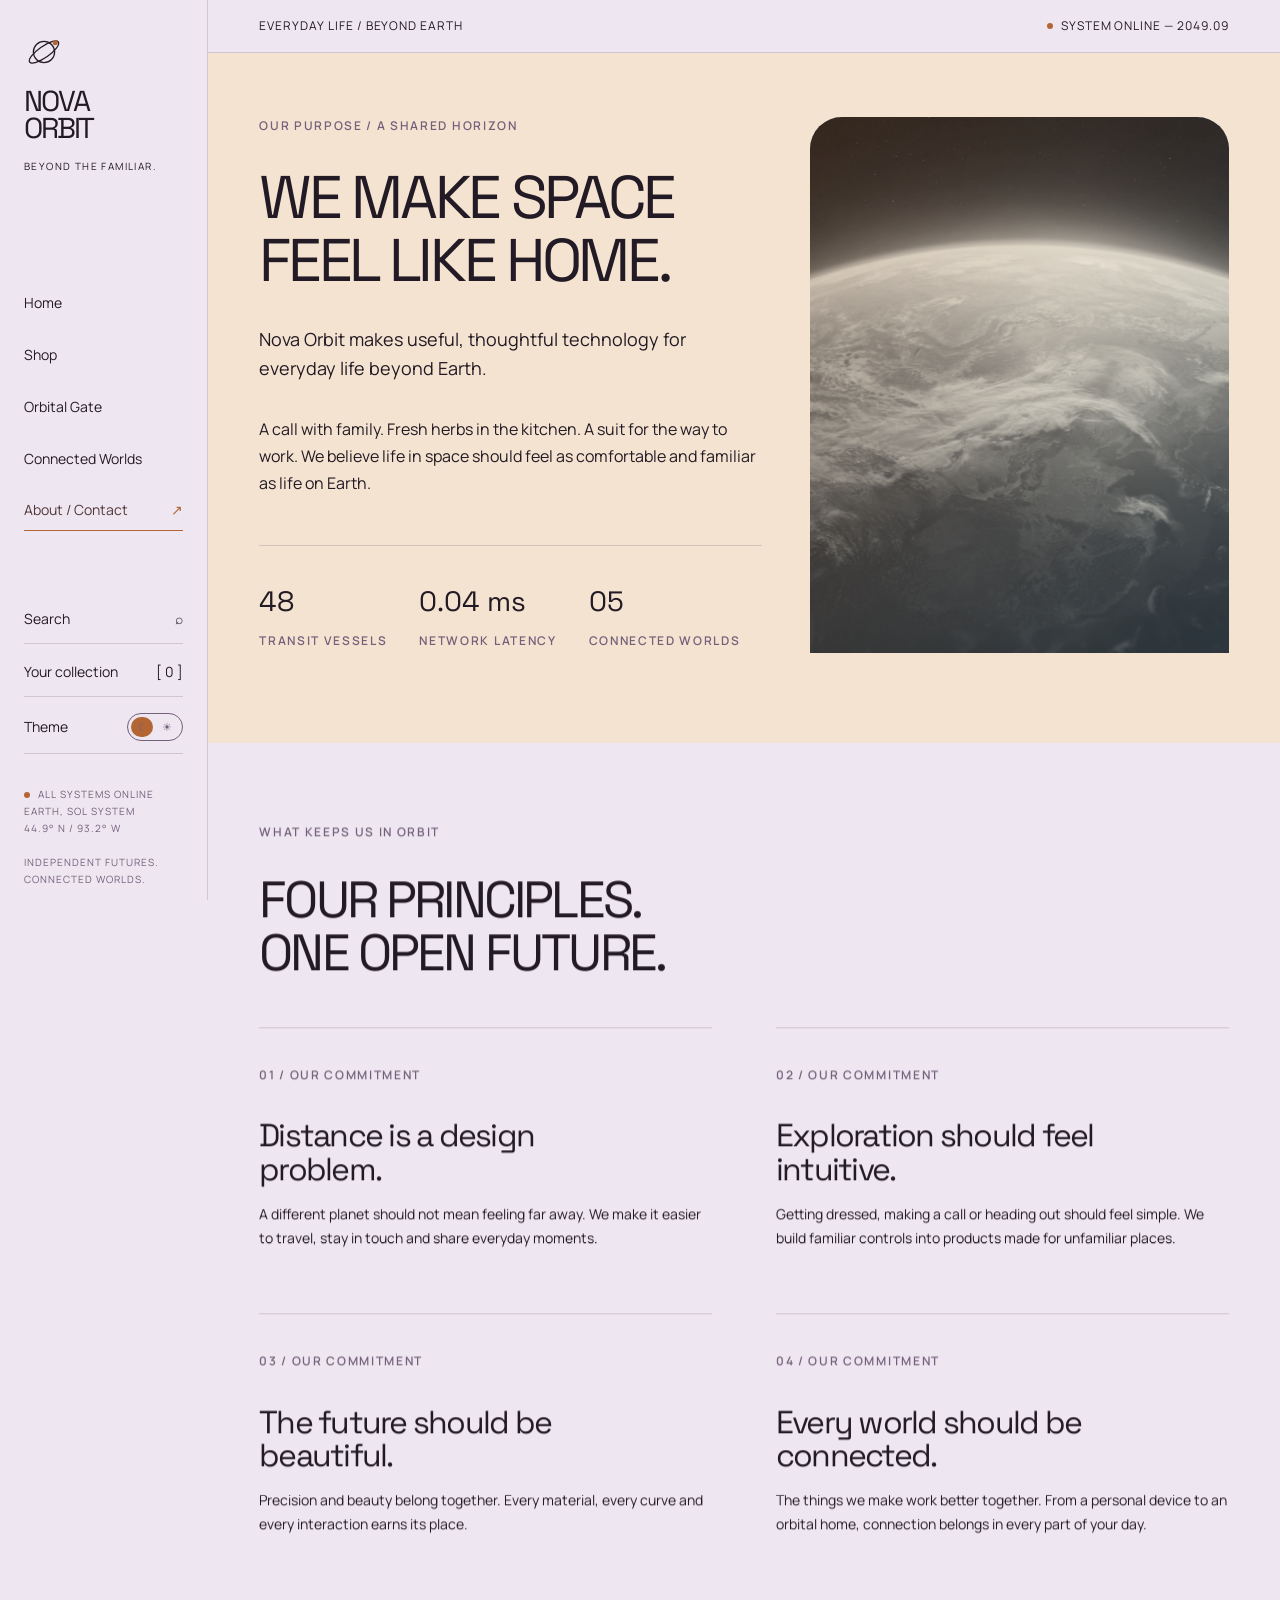
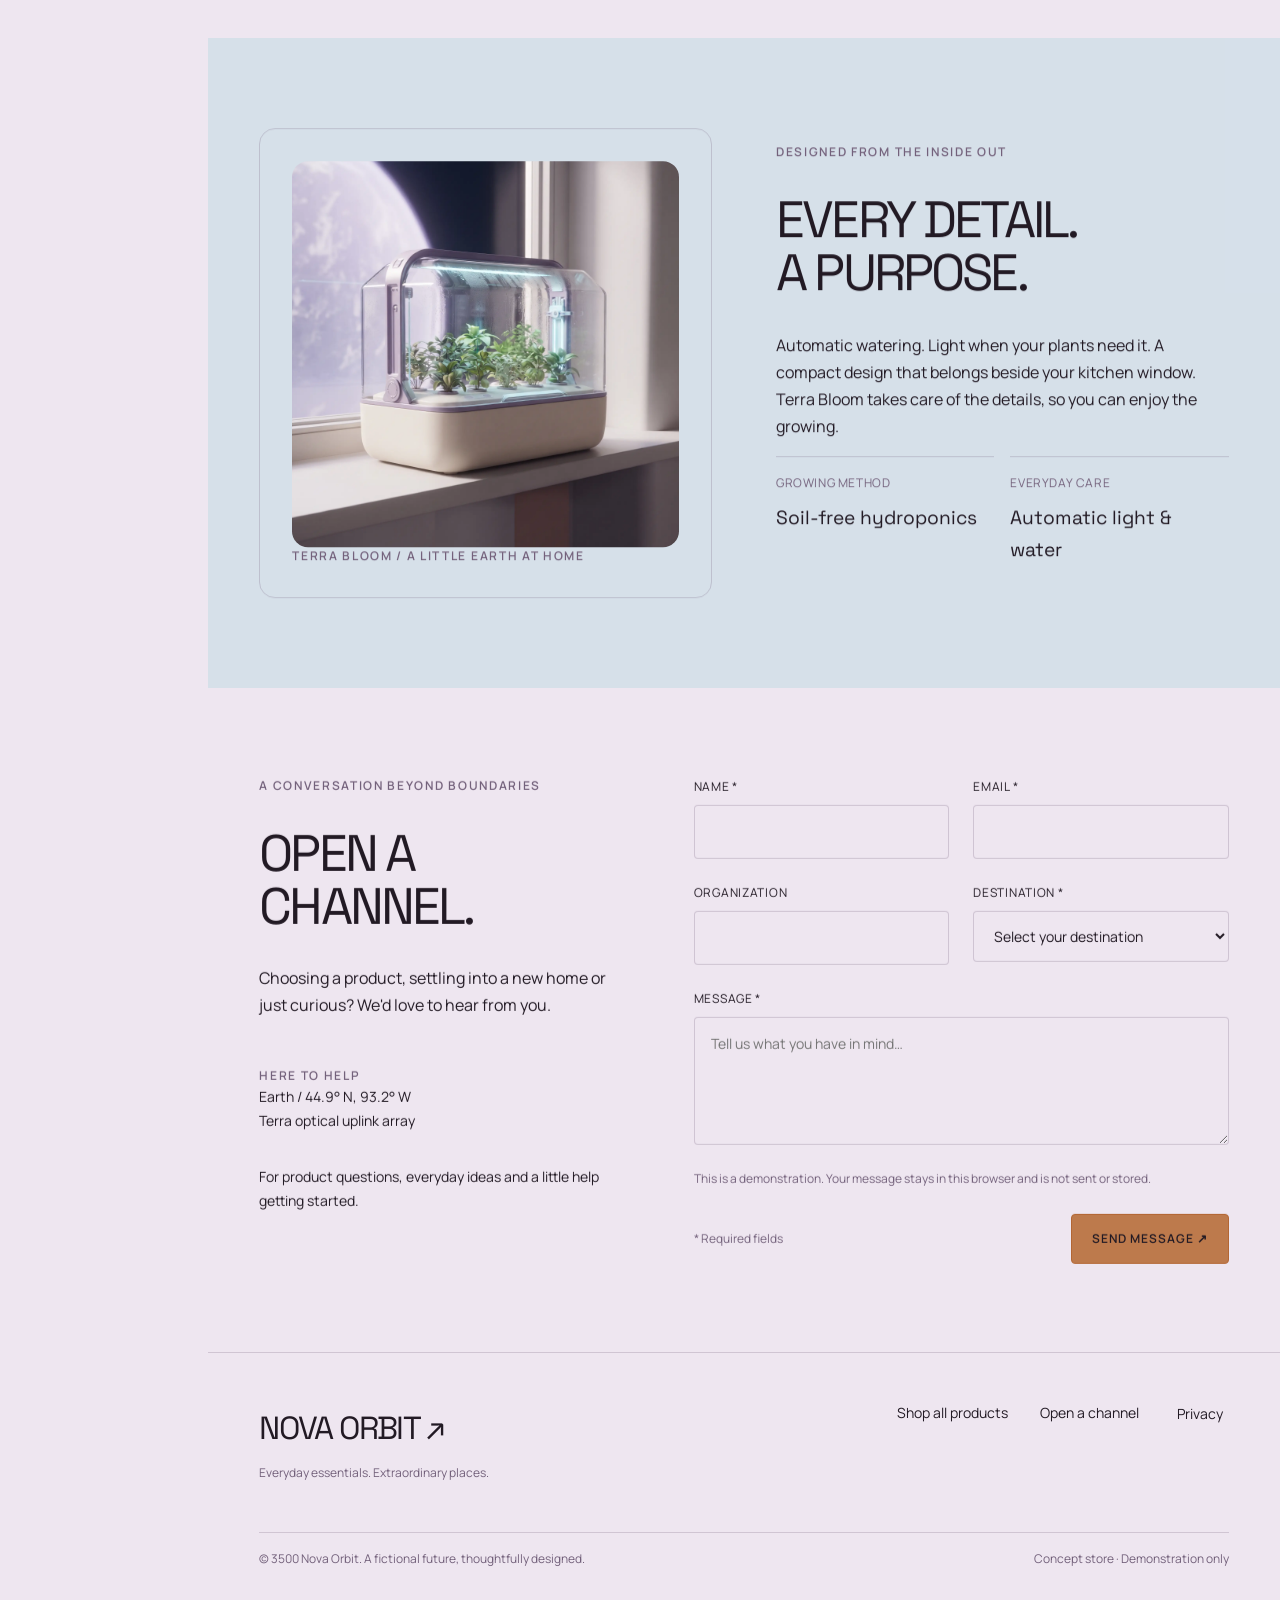
==== pages/about.html @ aa0a02a2 "first commit" ====
<!doctype html>
<html lang="en"><head><meta charset="utf-8"><meta name="viewport" content="width=device-width, initial-scale=1"><title>Our purpose & contact — Nova Orbit</title><meta name="description" content="We make everyday technology for life beyond Earth. Meet Nova Orbit and get in touch with a product question or an idea."><meta property="og:type" content="website"><meta property="og:title" content="Our purpose & contact — Nova Orbit"><meta property="og:description" content="We make everyday technology for life beyond Earth. Meet Nova Orbit and get in touch with a product question or an idea."><meta name="theme-color" content="#eee6f0"><link rel="icon" href="../assets/icons/orbit.svg" type="image/svg+xml"><link rel="preload" href="../assets/fonts/space-regular.ttf" as="font" type="font/ttf" crossorigin><link rel="stylesheet" href="../css/style.css"><script src="../js/script.js" defer></script></head><body data-page="about"><a class="skip-link" href="#main">Skip to content</a><header class="site-nav"><a class="site-nav__brand" href="../index.html" aria-label="Nova Orbit home"><img class="site-nav__mark" src="../assets/icons/orbit.svg" width="40" height="40" alt=""><span>NOVA<br>ORBIT</span></a><p class="site-nav__subtitle">Beyond the familiar.</p><button class="site-nav__toggle" aria-expanded="false" aria-controls="navigation">Menu <span aria-hidden="true">☰</span></button><div class="site-nav__content" id="navigation"><nav class="site-nav__links" aria-label="Main navigation"><a class="site-nav__link" href="../index.html">Home</a><a class="site-nav__link" href="../pages/shop.html">Shop</a><a class="site-nav__link" href="../pages/orbital-gate.html">Orbital Gate</a><a class="site-nav__link" href="../pages/connected-worlds.html">Connected Worlds</a><a class="site-nav__link" href="../pages/about.html" aria-current="page">About / Contact</a></nav><div class="site-nav__tools"><button class="site-nav__tool" data-action="search">Search <span aria-hidden="true">⌕</span></button><button class="site-nav__tool" data-action="cart">Your collection <span>[ <span data-cart-count>0</span> ]</span></button><button class="site-nav__tool theme-toggle" data-action="theme-toggle" aria-pressed="false" aria-label="Switch to dark mode">Theme <span class="theme-toggle__track" aria-hidden="true"><span>☾</span><span>☀</span></span></button></div><div class="site-nav__foot"><p class="status">All systems online</p><p>Earth, Sol system<br>44.9° N / 93.2° W<br><br>Independent futures.<br>Connected worlds.</p></div></div></header><main class="site-main" id="main"><noscript><p class="section">Enable JavaScript to explore the catalogue, collection and interactive network.</p></noscript><div class="utility-bar"><span>Everyday life / Beyond Earth</span><span class="status">System online — 2049.09</span></div><section class="about-hero"><div><p class="eyebrow muted">Our purpose / A shared horizon</p><h1>WE MAKE SPACE<br>FEEL LIKE HOME.</h1><p class="lead">Nova Orbit makes useful, thoughtful technology for everyday life beyond Earth.</p><p class="section__intro">A call with family. Fresh herbs in the kitchen. A suit for the way to work. We believe life in space should feel as comfortable and familiar as life on Earth.</p><div class="about-hero__stats"><div><strong>48</strong><span class="eyebrow muted">Transit vessels</span></div><div><strong>0.04 ms</strong><span class="eyebrow muted">Network latency</span></div><div><strong>05</strong><span class="eyebrow muted">Connected worlds</span></div></div></div><figure class="media about-hero__media"><img src="../assets/images/orbit.jpg" width="1800" height="1198" fetchpriority="high" alt="Spacecraft above Earth’s curved blue horizon"></figure></section><section class="section"><p class="eyebrow muted">What keeps us in orbit</p><h2 class="section__intro">FOUR PRINCIPLES.<br>ONE OPEN FUTURE.</h2><div class="principles"><article class="principle"><span class="eyebrow muted">01 / Our commitment</span><h3>Distance is a design problem.</h3><p>A different planet should not mean feeling far away. We make it easier to travel, stay in touch and share everyday moments.</p></article><article class="principle"><span class="eyebrow muted">02 / Our commitment</span><h3>Exploration should feel intuitive.</h3><p>Getting dressed, making a call or heading out should feel simple. We build familiar controls into products made for unfamiliar places.</p></article><article class="principle"><span class="eyebrow muted">03 / Our commitment</span><h3>The future should be beautiful.</h3><p>Precision and beauty belong together. Every material, every curve and every interaction earns its place.</p></article><article class="principle"><span class="eyebrow muted">04 / Our commitment</span><h3>Every world should be connected.</h3><p>The things we make work better together. From a personal device to an orbital home, connection belongs in every part of your day.</p></article></div></section><section class="section blueprint"><div class="blueprint__visual"><picture class="product-image"><source srcset="../assets/images/terra-bloom.webp" type="image/webp"><img src="../assets/images/terra-bloom.jpg" width="2048" height="2048" alt="Terra Bloom indoor garden keeping fresh herbs close to hand in an orbital home" loading="lazy"></picture><p class="eyebrow muted">TERRA BLOOM / A little Earth at home</p></div><div><p class="eyebrow muted">Designed from the inside out</p><h2 class="section__intro">EVERY DETAIL.<br>A PURPOSE.</h2><p class="section__intro">Automatic watering. Light when your plants need it. A compact design that belongs beside your kitchen window. Terra Bloom takes care of the details, so you can enjoy the growing.</p><dl class="spec-list"><div class="spec-list__item"><dt>Growing method</dt><dd>Soil-free hydroponics</dd></div><div class="spec-list__item"><dt>Everyday care</dt><dd>Automatic light & water</dd></div></dl></div></section><section class="section contact" id="contact"><div class="contact__copy"><p class="eyebrow muted">A conversation beyond boundaries</p><h2>OPEN A<br>CHANNEL.</h2><p>Choosing a product, settling into a new home or just curious? We'd love to hear from you.</p><div class="contact__details"><p class="eyebrow muted">Here to help</p><p>Earth / 44.9° N, 93.2° W<br>Terra optical uplink array</p><p class="section__intro">For product questions, everyday ideas and a little help getting started.</p></div></div><div data-contact-container><form class="form" data-contact-form><div class="form__field"><label for="contact-name">Name *</label><input id="contact-name" name="name" autocomplete="name" required maxlength="100"></div><div class="form__field"><label for="contact-email">Email *</label><input id="contact-email" type="email" name="email" autocomplete="email" required maxlength="160"></div><div class="form__field"><label for="contact-organization">Organization</label><input id="contact-organization" name="organization" autocomplete="organization" maxlength="120"></div><div class="form__field"><label for="contact-destination">Destination *</label><select id="contact-destination" name="destination" required><option value="">Select your destination</option><option>Terra</option><option>Ares</option><option>Vela</option><option>Noctis</option><option>Luma</option></select></div><div class="form__field form__field--full"><label for="contact-message">Message *</label><textarea id="contact-message" name="message" placeholder="Tell us what you have in mind…" required minlength="10" maxlength="3000"></textarea></div><p class="form__notice">This is a demonstration. Your message stays in this browser and is not sent or stored.</p><div class="form__submit"><span class="form__notice">* Required fields</span><button class="button" type="submit">Send message ↗</button></div></form></div></section><footer class="footer"><div class="footer__top"><div><a class="footer__wordmark" href="../index.html">NOVA ORBIT ↗</a><p class="footer__note">Everyday essentials. Extraordinary places.</p></div><div class="footer__links"><a href="../pages/shop.html">Shop all products</a><a href="../pages/about.html#contact">Open a channel</a><button data-action="privacy">Privacy</button></div></div><div class="footer__bottom"><span>© 3500 Nova Orbit. A fictional future, thoughtfully designed.</span><span>Concept store · Demonstration only</span></div></footer></main><dialog class="dialog cart" id="cart-dialog" aria-labelledby="cart-title" data-lenis-prevent><div class="dialog__header"><h2 id="cart-title">Your cart</h2><button class="icon-button" data-close aria-label="Close collection">×</button></div><div data-cart-body></div></dialog><dialog class="dialog" id="modal-dialog" aria-labelledby="modal-title" data-lenis-prevent><div class="dialog__header"><h2 id="modal-title"></h2><button class="icon-button" data-close aria-label="Close dialog">×</button></div><div class="dialog__body" data-modal-body></div></dialog><div class="sr-only" role="status" aria-live="polite" data-announcement></div></body></html>
---- css/style.css ----
/* 1. CSS custom properties */
:root {
  --cream: #f4e3d0; --lavender: #eee6f0; --purple: #73617b; --burgundy: #523739; --plum: #221a24; --ice: #a8d4dc; --orange: #b36633;
  --ink-soft: rgb(34 26 36 / .65); --line: rgb(115 97 123 / .25); --glass: rgb(238 230 240 / .5); --cream-glass: rgb(244 227 208 / .65); --ice-glass: rgb(168 212 220 / .35); --shade: rgb(34 26 36 / .12); --scrim: rgb(34 26 36 / .42); --clear: rgb(238 230 240 / 0); --cta-tint: rgb(244 227 208 / .16); --cta-surface: linear-gradient(var(--cta-tint), var(--cta-tint)), var(--orange);
  --font-heading: 'Space Grotesk', sans-serif; --font-body: 'Manrope', sans-serif; --weight-normal: 400; --weight-medium: 500; --weight-bold: 600;
  --text-xs: .75rem; --text-sm: .875rem; --text-body: 1rem; --text-lead: clamp(1.125rem, 1.4vw, 1.375rem); --text-title: clamp(2.25rem, 4vw, 4.5rem); --text-hero: clamp(3rem, 5.5vw, 6.5rem); --text-display: clamp(3rem, 6.8vw, 8rem); --leading-body: 1.7; --leading-heading: 1.04;
  --space-xs: .5rem; --space-sm: 1rem; --space-md: 2rem; --space-lg: 3rem; --space-xl: 4rem; --space-xxl: 6rem; --space-huge: 8rem; --section: clamp(4rem, 7vw, 8rem); --gutter: clamp(1.25rem, 4vw, 4rem); --sidebar: 13rem; --container: 100rem;
  --radius-sm: .25rem; --radius: 1rem; --radius-lg: 2rem; --radius-pill: 100rem; --border: 1px solid var(--line); --shadow: 0 1rem 3rem var(--shade); --glass-blur: blur(1.25rem); --ease: cubic-bezier(.2,.7,.2,1); --transition: .3s var(--ease); --duration-reveal: .7s; --duration-float: 12s; --duration-loader-exit: .3s; --z-nav: 20; --z-overlay: 50; --z-loader: 60;
  --product-media-max: 36rem; --product-detail-size: 24rem; --product-thumbnail: 5rem;
}
[data-theme='dark'] {
  --cream: #221a24; --lavender: #523739; --purple: #a8d4dc; --burgundy: #f4e3d0; --plum: #f4e3d0; --ice: #a8d4dc;
  --ink-soft: rgb(244 227 208 / .68); --line: rgb(168 212 220 / .3); --glass: rgb(82 55 57 / .72); --cream-glass: rgb(34 26 36 / .72); --ice-glass: rgb(168 212 220 / .18); --shade: rgb(34 26 36 / .5); --scrim: rgb(34 26 36 / .68); --cta-tint: rgb(244 227 208 / .18);
}
/* 2. Reset and global styles */
@font-face { font-family: 'Manrope'; src: url('../assets/fonts/manrope-regular.ttf') format('truetype'); font-weight: 400; font-display: swap; }
@font-face { font-family: 'Manrope'; src: url('../assets/fonts/manrope-semibold.ttf') format('truetype'); font-weight: 600; font-display: swap; }
@font-face { font-family: 'Space Grotesk'; src: url('../assets/fonts/space-regular.ttf') format('truetype'); font-weight: 400; font-display: swap; }
@font-face { font-family: 'Space Grotesk'; src: url('../assets/fonts/space-medium.ttf') format('truetype'); font-weight: 500; font-display: swap; }
* { box-sizing: border-box; }
html { scroll-behavior: smooth; scrollbar-color: var(--purple) var(--lavender); }
body { margin: 0; background: var(--lavender); color: var(--plum); font-family: var(--font-body); font-size: var(--text-body); line-height: var(--leading-body); }
body:has(dialog[open]) { overflow: hidden; }
::selection { background: var(--ice); color: var(--plum); }
a { color: inherit; text-decoration: none; }
button, input, select, textarea { font: inherit; color: inherit; }
button, a, input, select, textarea { -webkit-tap-highlight-color: var(--ice-glass); }
button { cursor: pointer; }
button { background: none; border: 0; }
button:disabled { opacity: .5; cursor: not-allowed; }
img, svg { display: block; max-width: 100%; }
img { height: auto; }
figure, blockquote, p, h1, h2, h3, h4 { margin: 0; }
ul { padding: 0; margin: 0; list-style: none; }
:focus-visible { outline: 2px solid var(--burgundy); outline-offset: .3rem; }
[hidden] { display: none !important; }
.skip-link { position: fixed; top: -5rem; left: var(--space-sm); z-index: 100; padding: var(--space-sm); background: var(--cream); }
.skip-link:focus { top: var(--space-sm); }
.sr-only { position: absolute; width: 1px; height: 1px; padding: 0; margin: -1px; overflow: hidden; clip-path: inset(50%); white-space: nowrap; border: 0; }
/* 3. Typography */
h1, h2, h3, h4 { font-family: var(--font-heading); font-weight: var(--weight-normal); line-height: var(--leading-heading); letter-spacing: -.055em; }
h1 { font-size: var(--text-hero); }
h2 { font-size: var(--text-title); }
h3 { font-size: clamp(1.5rem, 2.5vw, 2.75rem); }
p { max-width: 42rem; }
.eyebrow { font-size: var(--text-xs); text-transform: uppercase; letter-spacing: .14em; font-weight: var(--weight-bold); line-height: 1.5; }
.muted { color: var(--purple); }
.lead { font-size: var(--text-lead); line-height: 1.65; }
.text-link { display: inline-flex; gap: var(--space-sm); align-items: center; border-bottom: 1px solid currentColor; padding-block: var(--space-xs); font-size: var(--text-sm); }
.text-link:hover { color: var(--orange); }
/* 4. Shared layout and containers */
.site-main { margin-left: var(--sidebar); }
.section { padding: var(--section) var(--gutter); }
.section--cream { background: var(--cream); }
.section--dark { background: var(--plum); color: var(--cream); }
.section__heading { display: flex; align-items: end; justify-content: space-between; gap: var(--space-md); margin-bottom: var(--space-lg); }
.section__heading h2 { margin-top: var(--space-sm); }
.section__heading p { max-width: 24rem; }
.section__intro { margin-top: var(--space-md); }
.section__description { margin-bottom: var(--space-lg); max-width: 38rem; }
.page-intro { padding: var(--space-xl) var(--gutter) var(--space-lg); }
.page-intro h1 { max-width: 60rem; margin-top: var(--space-md); }
.page-intro__bottom { display: flex; align-items: end; justify-content: space-between; gap: var(--space-md); margin-top: var(--space-md); }
.page-intro__bottom p { max-width: 32rem; }
.utility-bar { padding: var(--space-sm) var(--gutter); display: flex; justify-content: space-between; gap: var(--space-sm); border-bottom: var(--border); font-size: var(--text-xs); text-transform: uppercase; letter-spacing: .08em; }
.status { display: inline-flex; align-items: center; gap: var(--space-xs); }
.status::before { content: ''; height: .375rem; width: .375rem; border-radius: var(--radius-pill); background: var(--orange); flex: none; }
.footer { padding: var(--space-lg) var(--gutter) var(--space-md); border-top: var(--border); }
.footer__top, .footer__bottom { display: flex; justify-content: space-between; gap: var(--space-md); }
.footer__top { align-items: start; padding-bottom: var(--space-lg); }
.footer__wordmark { font-family: var(--font-heading); font-size: 2rem; letter-spacing: -.05em; }
.footer__links { display: flex; flex-wrap: wrap; gap: var(--space-md); font-size: var(--text-sm); }
.footer__bottom { border-top: var(--border); padding-top: var(--space-sm); font-size: var(--text-xs); color: var(--purple); }
.footer__note { font-size: var(--text-xs); color: var(--purple); margin-top: var(--space-xs); }
/* 5. Header and navigation */
.site-nav { position: fixed; inset: 0 auto 0 0; width: var(--sidebar); z-index: var(--z-nav); padding: var(--space-md) 1.5rem; background: var(--lavender); border-right: var(--border); display: flex; flex-direction: column; }
.site-nav__brand { display: flex; flex-direction: column; align-items: start; font-family: var(--font-heading); font-size: 1.8rem; letter-spacing: -.075em; line-height: .94; }
.site-nav__mark { width: 2.5rem; height: 2.5rem; margin-bottom: var(--space-sm); }
.site-nav__subtitle { font-size: .625rem; letter-spacing: .14em; margin-top: var(--space-sm); text-transform: uppercase; }
.site-nav__content { display: flex; flex-direction: column; flex: 1; }
.site-nav__links { margin-top: clamp(4rem, 12vh, 9rem); display: flex; flex-direction: column; gap: .75rem; }
.site-nav__link { display: flex; justify-content: space-between; gap: var(--space-xs); font-size: var(--text-sm); padding-block: .5rem; }
.site-nav__link[aria-current='page'] { color: var(--burgundy); border-bottom: 1px solid var(--orange); }
.site-nav__link[aria-current='page']::after { content: '↗'; color: var(--orange); }
.site-nav__link:hover { color: var(--orange); }
.site-nav__tools { display: flex; flex-direction: column; align-items: stretch; gap: .25rem; margin-top: var(--space-xl); }
.site-nav__tool { display: flex; justify-content: space-between; padding: .75rem 0; font-size: var(--text-sm); text-align: left; border-bottom: var(--border); }
.theme-toggle { align-items: center; gap: var(--space-sm); }
.theme-toggle__track { position: relative; display: inline-grid; grid-template-columns: 1fr 1fr; align-items: center; width: 3.5rem; height: 1.75rem; padding: .2rem; border: 1px solid var(--purple); border-radius: var(--radius-pill); color: var(--purple); font-size: .7rem; line-height: 1; text-align: center; overflow: hidden; }
.theme-toggle__track::after { content: ''; position: absolute; inset: .2rem auto .2rem .2rem; width: 1.35rem; border-radius: var(--radius-pill); background: var(--orange); transition: transform var(--transition); }
.theme-toggle__track span { position: relative; z-index: 1; }
[data-theme='dark'] .theme-toggle__track::after { transform: translateX(1.75rem); }
.site-nav__foot { margin-top: auto; padding-top: var(--space-md); font-size: .625rem; text-transform: uppercase; letter-spacing: .1em; color: var(--purple); }
.site-nav__toggle { display: none; }
/* 6. Buttons and reusable components */
.button { display: inline-flex; align-items: center; justify-content: space-between; gap: var(--space-md); min-height: 3rem; padding: .875rem 1.25rem; border: 1px solid var(--orange); border-radius: var(--radius-sm); background: var(--cta-surface); color: var(--plum); font-size: var(--text-xs); text-transform: uppercase; letter-spacing: .08em; font-weight: var(--weight-bold); transition: background var(--transition), transform var(--transition); }
.button:hover { background: var(--cream); transform: translateY(-.15rem); }
.button--secondary { background: var(--clear); border-color: var(--line); color: inherit; }
.button--secondary:hover { background: var(--ice-glass); }
.button--full { width: 100%; }
.button-group { display: flex; flex-wrap: wrap; align-items: center; gap: var(--space-sm); margin-top: var(--space-md); }
.badge { display: inline-flex; padding: .375rem .75rem; border: var(--border); border-radius: var(--radius-pill); font-size: .6875rem; text-transform: uppercase; letter-spacing: .08em; background: var(--glass); backdrop-filter: var(--glass-blur); }
.icon-button { width: 2.75rem; height: 2.75rem; border: var(--border); border-radius: var(--radius-pill); display: inline-grid; place-items: center; font-size: 1.25rem; flex: none; }
.icon-button:hover { background: var(--ice-glass); }
.spec-list { display: grid; grid-template-columns: repeat(2, minmax(0, 1fr)); gap: var(--space-sm); }
.spec-list__item { border-top: var(--border); padding-top: var(--space-sm); }
.spec-list dt { font-size: var(--text-xs); color: var(--purple); text-transform: uppercase; letter-spacing: .05em; }
.spec-list dd { margin: var(--space-xs) 0 0; font-family: var(--font-heading); font-size: 1.2rem; }
.media { background: var(--ice); overflow: hidden; position: relative; }
.media img { width: 100%; height: 100%; object-fit: cover; filter: url("../assets/icons/photographic-tone.svg#photographic-tone"); }
.media::after { content: ''; position: absolute; inset: 0; background: linear-gradient(140deg, var(--cream-glass), var(--ice-glass)); mix-blend-mode: color; pointer-events: none; }
.product-image { display: block; width: 100%; height: 100%; min-width: 0; overflow: hidden; border-radius: var(--radius); }
.product-image img, .product-image video { display: block; width: 100%; height: 100%; object-fit: contain; filter: none; }
/* 7. Holographic cards */
.product-card { position: relative; padding: var(--space-md); border: var(--border); border-radius: var(--radius); background: linear-gradient(140deg, var(--cream-glass), var(--glass) 45%, var(--ice-glass)); backdrop-filter: var(--glass-blur); overflow: hidden; cursor: pointer; transition: scale var(--transition), box-shadow var(--transition); }
.product-card:hover { scale: 1.015; box-shadow: var(--shadow); }
.product-card__top { display: flex; flex-wrap: wrap; align-items: center; justify-content: space-between; gap: var(--space-xs); font-size: var(--text-xs); }
.product-card__visual { width: 100%; height: auto; aspect-ratio: 1; margin: var(--space-sm) 0; position: relative; overflow: hidden; border-radius: var(--radius); }
.product-card__visual .product-image { width: auto; max-width: 100%; aspect-ratio: 1; margin-inline: auto; }
.product-card__visual img { width: 100%; height: 100%; object-fit: contain; transition: transform var(--duration-reveal) var(--ease); }
.product-card:hover .product-card__visual img { transform: none; }
.product-card__visual--photo { background: var(--purple); }
.product-card__visual--photo img { object-fit: cover; filter: url("../assets/icons/photographic-tone.svg#photographic-tone"); }
.product-card__category { color: var(--purple); font-size: var(--text-xs); text-transform: uppercase; letter-spacing: .08em; margin-bottom: var(--space-xs); }
.product-card__description { font-size: var(--text-sm); margin-top: var(--space-sm); }
.product-card__bottom { margin-top: var(--space-md); padding-top: var(--space-sm); border-top: var(--border); display: flex; flex-wrap: wrap; align-items: center; justify-content: space-between; gap: var(--space-sm); }
.product-card__price { font-family: var(--font-heading); font-size: 1.25rem; white-space: nowrap; }
.product-card__actions { display: flex; flex-wrap: wrap; align-items: center; justify-content: space-between; gap: var(--space-sm); width: 100%; }
.product-card__buy { padding: .625rem .75rem; border: var(--border); border-radius: var(--radius-pill); font-size: var(--text-xs); background: var(--cream-glass); }
.product-card__buy:hover { background: var(--ice-glass); }
.product-card__action { text-align: left; padding: .5rem 0; font-size: var(--text-xs); text-transform: uppercase; letter-spacing: .08em; }
.product-card__action:hover { color: var(--orange); }
.product-card--featured { grid-column: span 2; }
.product-card--featured .product-card__visual { height: 24rem; }
.product-card--horizontal { grid-column: 1 / -1; display: grid; grid-template-columns: 12rem 1fr 15rem; align-items: center; gap: var(--space-md); }
.product-card--horizontal .product-card__visual { margin: 0; height: 10rem; grid-column: 1; grid-row: 1 / 4; }
.product-card--horizontal .product-card__top { grid-column: 2 / 4; }
.product-card--horizontal .product-card__bottom { margin: 0; }
/* 8. Home */
.home-hero { position: relative; overflow: hidden; background: radial-gradient(ellipse at 85% 38%, var(--ice-glass), var(--clear) 47%), linear-gradient(115deg, var(--cream), var(--lavender) 70%); padding: var(--space-lg) var(--gutter) var(--space-md); }
.home-hero__intro { display: flex; justify-content: space-between; gap: var(--space-sm); }
.home-hero__layout { display: grid; grid-template-columns: 1.1fr 1fr; position: relative; align-items: center; min-height: 34rem; }
.home-hero__copy { position: relative; z-index: 2; padding-block: var(--space-lg); }
.home-hero__title { font-size: var(--text-hero); max-width: 12ch; text-transform: uppercase; }
.home-hero__title em { font-style: normal; color: var(--purple); }
.home-hero__description { margin-top: var(--space-md); max-width: 22rem; font-size: var(--text-sm); }
.home-hero__art { position: relative; margin: 0 0 0 var(--space-md); align-self: center; display: flex; align-items: center; padding-bottom: var(--space-md); min-width: 0; }
.home-hero__art .product-image { aspect-ratio: 1; max-width: var(--product-media-max); border-radius: var(--radius-lg); }
.home-hero__art img, .home-hero__art video { width: 100%; min-width: 0; object-fit: contain; }
.home-hero__art { align-self: stretch; min-height: 0; }
.home-hero__art .product-image { width: 100%; height: calc(100% - var(--space-md)); max-width: none; aspect-ratio: auto; }
.home-hero__art video { object-fit: cover; }
.home-hero__label { position: absolute; z-index: 2; bottom: var(--space-md); right: var(--space-sm); max-width: calc(100% - var(--space-md)); padding: var(--space-sm) 1.5rem; border: 1px solid var(--cream); border-radius: var(--radius); background: var(--glass); box-shadow: var(--shadow); backdrop-filter: var(--glass-blur); font-size: var(--text-xs); min-width: 13rem; }
.home-hero__label strong { display: block; font-family: var(--font-heading); font-weight: 400; font-size: 1.375rem; margin-block: .25rem; }
.home-hero__foot { display: flex; align-items: center; justify-content: space-between; gap: var(--space-sm); border-top: var(--border); padding-top: var(--space-md); font-size: var(--text-xs); }
.home-hero__foot span { color: var(--purple); }
.featured-grid { display: grid; grid-template-columns: 1.3fr 1fr; gap: var(--space-md); align-items: start; }
.featured-grid .product-card:first-child { margin-top: 0; }
.featured-grid .product-card:nth-child(even) { margin-top: var(--space-xl); }
.featured-grid .product-card:nth-child(odd) .product-card__visual { height: 23rem; }
.featured-grid--personal { grid-template-columns: repeat(3, minmax(0, 1fr)); align-items: stretch; }
.featured-grid--personal .product-card:nth-child(even) { margin-top: 0; }
.featured-grid--personal .product-card__visual { height: auto; aspect-ratio: 1; }
.featured-grid--personal .product-card:nth-child(odd) .product-card__visual { height: auto; }
.featured-grid--personal .product-card { display: flex; flex-direction: column; }
.featured-grid--personal .product-card__bottom { margin-top: auto; }
.featured-grid--personal .product-card__info { padding-bottom: var(--space-md); }
.manifesto { padding: var(--section) var(--gutter); background: var(--cream); }
.manifesto__quote { font-family: var(--font-heading); font-size: clamp(2rem, 4.25vw, 5rem); line-height: 1.12; letter-spacing: -.05em; max-width: 22ch; margin: var(--space-lg) 0; text-transform: uppercase; }
.manifesto__quote span { color: var(--purple); }
.manifesto__foot { display: flex; justify-content: space-between; font-size: var(--text-xs); }
.destination { display: grid; grid-template-columns: 1fr 1fr; background: var(--plum); color: var(--cream); }
.destination__copy { padding: var(--section) var(--gutter); }
.destination__copy h2 { margin-top: var(--space-md); }
.destination__copy p { margin-top: var(--space-md); font-size: var(--text-sm); }
.destination__image { min-height: 25rem; }
.destination__image img { mix-blend-mode: normal; }
[data-theme='dark'] .section--dark, [data-theme='dark'] .destination { background: var(--lavender); color: var(--cream); }
[data-theme='dark'] .home-hero { background: radial-gradient(ellipse at 85% 38%, var(--ice-glass), var(--clear) 47%), linear-gradient(115deg, var(--cream), var(--lavender) 70%); }
/* 9. Shop */
.shop-tools { padding: 0 var(--gutter) var(--space-md); }
.filter-list { display: flex; flex-wrap: wrap; gap: var(--space-xs); border-block: var(--border); padding-block: var(--space-sm); }
.filter-list__button { padding: .625rem 1rem; border-radius: var(--radius-pill); font-size: var(--text-xs); border: 1px solid var(--line); }
.filter-list__button[aria-pressed='true'] { background: var(--plum); color: var(--cream); border-color: var(--plum); }
.shop-tools__row { display: flex; justify-content: space-between; align-items: center; gap: var(--space-sm); margin-top: var(--space-sm); font-size: var(--text-xs); }
.shop-tools__search { display: flex; gap: var(--space-xs); align-items: center; }
.shop-tools__search input { width: 14rem; border: 0; border-bottom: var(--border); background: none; padding: .5rem; }
.catalogue { padding: 0 var(--gutter) var(--section); display: grid; grid-template-columns: repeat(3, minmax(0, 1fr)); gap: var(--space-md); }
.catalogue__empty { grid-column: 1 / -1; padding: var(--space-xl); text-align: center; }
.catalogue .product-card--featured { display: grid; grid-template-columns: 1.2fr 1fr; grid-column: 1 / -1; gap: var(--space-md); padding: var(--space-lg); }
.catalogue .product-card--featured .product-card__top { grid-column: 1 / -1; }
.catalogue .product-card--featured .product-card__visual { margin: 0; grid-row: 2 / 4; height: 28rem; aspect-ratio: auto; }
.catalogue .product-card--featured .product-card__info { align-self: end; }
.catalogue .product-card--featured h2 { font-size: var(--text-title); }
.catalogue .product-card--featured .product-card__bottom { align-self: start; flex-wrap: wrap; }
.catalogue .product-card--wide { grid-column: span 2; }
.catalogue .product-card--wide .product-card__visual { height: 21rem; aspect-ratio: auto; }
/* 10. Product detail */
.product-hero { display: grid; grid-template-columns: 1fr 1.25fr; gap: var(--space-lg); padding: var(--space-xl) var(--gutter); background: linear-gradient(120deg, var(--cream), var(--lavender)); }
.product-hero h1 { margin-block: var(--space-md); }
.product-hero__statement { font-family: var(--font-heading); font-size: var(--text-lead); line-height: 1.4; max-width: 26ch; padding-left: var(--space-sm); border-left: 2px solid var(--orange); }
.product-hero__copy > p { margin-top: var(--space-md); font-size: var(--text-sm); }
.product-hero__visual { align-self: center; position: relative; }
.product-hero__visual img { width: 100%; }
.product-hero__visual > .product-image { aspect-ratio: 1; max-width: var(--product-media-max); margin: 0 auto var(--space-md); border-radius: var(--radius-lg); }
.product-hero__price { display: inline-block; font-family: var(--font-heading); font-size: 2rem; color: var(--plum); }
.telemetry { padding: var(--space-sm); display: grid; grid-template-columns: repeat(4, 1fr); gap: var(--space-sm); border: var(--border); border-radius: var(--radius); background: var(--glass); backdrop-filter: var(--glass-blur); }
.telemetry__item span { display: block; color: var(--purple); font-size: .625rem; text-transform: uppercase; }
.telemetry__item strong { font-size: var(--text-xs); font-weight: 600; }
.stages { display: grid; grid-template-columns: repeat(4, 1fr); gap: var(--space-md); }
.stage { border-top: var(--border); padding-top: var(--space-sm); }
.stage__visual { height: 12rem; display: grid; place-items: center; background: var(--ice-glass); border-radius: var(--radius); overflow: hidden; margin-block: var(--space-sm) var(--space-md); }
.stage__visual img { width: 100%; height: 100%; object-fit: cover; filter: url('../assets/icons/photographic-tone.svg#photographic-tone'); }
.stage__visual--diagram img { object-fit: contain; filter: none; }
.stage__visual--product img { object-fit: contain; filter: none; }
.stage h3 { font-size: 1.4rem; letter-spacing: -.04em; margin-block: var(--space-xs) var(--space-sm); }
.stage p { font-size: var(--text-sm); }
.specifications { display: grid; grid-template-columns: 1fr 1.6fr; gap: var(--space-xl); }
.specifications__intro p { margin-top: var(--space-md); }
.specifications .spec-list { gap: var(--space-md); }
.specifications .spec-list dd { font-size: 1.5rem; }
/* 11. Connected Worlds */
.network { position: relative; min-height: 38rem; border: var(--border); border-radius: var(--radius-lg); overflow: hidden; background: radial-gradient(ellipse at 40% 65%, var(--ice-glass), var(--clear) 65%), linear-gradient(135deg, var(--cream-glass), var(--glass)); }
.network__map { position: relative; height: 38rem; margin-right: 20rem; }
.network--preview .network__map { margin-right: 0; height: 30rem; }
.network--preview { min-height: 30rem; }
.network__paths { position: absolute; inset: 0; width: 100%; height: 100%; color: var(--purple); opacity: .55; }
.network--preview .network__paths { transform-origin: 50% 50%; transform-box: fill-box; animation: network-orbit-drift 18s ease-in-out infinite; will-change: transform; }
.network__node { position: absolute; left: var(--node-x); top: var(--node-y); transform: translate(-50%, -50%); display: flex; flex-direction: column; align-items: center; gap: .75rem; padding: .625rem; border-radius: var(--radius); min-width: 4.5rem; }
.network__planet { width: var(--planet-size, 3rem); height: var(--planet-size, 3rem); border-radius: var(--radius-pill); background: radial-gradient(circle at 30% 26%, var(--cream), var(--ice) 35%, var(--purple) 70%, var(--plum)); box-shadow: .5rem .6rem 1rem var(--shade), inset -.5rem -.5rem 1rem var(--shade); transition: transform var(--transition); }
.network__node[data-world='terra'] .network__planet { animation: planet-drift-terra 8s ease-in-out infinite; }
.network__node[data-world='ares'] .network__planet { animation: planet-drift-ares 6.5s ease-in-out .6s infinite; }
.network__node[data-world='vela'] .network__planet { animation: planet-drift-vela 9s ease-in-out .2s infinite; }
.network__node[data-world='noctis'] .network__planet { animation: planet-drift-noctis 7.5s ease-in-out 1s infinite; }
.network__node[data-world='luma'] .network__planet { animation: planet-drift-luma 8.5s ease-in-out .4s infinite; }
.network__node[data-world='ares'] .network__planet { background: radial-gradient(circle at 25% 25%, var(--cream), var(--orange) 40%, var(--burgundy) 80%); }
.network__node[data-world='vela'] .network__planet { background: repeating-linear-gradient(18deg, var(--cream-glass), var(--clear) .35rem), radial-gradient(circle at 25% 25%, var(--cream), var(--purple)); }
.network__node[data-world='noctis'] .network__planet { background: radial-gradient(circle at 25% 25%, var(--purple), var(--plum) 80%); }
.network__node[data-world='luma'] .network__planet { background: radial-gradient(circle at 25% 25%, var(--cream), var(--lavender), var(--purple)); }
.network--preview .network__planet { background: radial-gradient(circle at 30% 26%, var(--cream), var(--ice) 35%, var(--purple) 70%, var(--plum)); box-shadow: .5rem .6rem 1rem var(--shade), inset -.5rem -.5rem 1rem var(--shade); }
.network--preview .network__node[data-world='ares'] .network__planet { background: radial-gradient(circle at 25% 25%, var(--cream), var(--orange) 40%, var(--burgundy) 80%); }
.network--preview .network__node[data-world='vela'] .network__planet { background: repeating-linear-gradient(18deg, var(--cream-glass), var(--clear) .35rem), radial-gradient(circle at 25% 25%, var(--cream), var(--purple)); }
.network--preview .network__node[data-world='noctis'] .network__planet { background: radial-gradient(circle at 25% 25%, var(--purple), var(--plum) 80%); }
.network--preview .network__node[data-world='luma'] .network__planet { background: radial-gradient(circle at 25% 25%, var(--cream), var(--lavender), var(--purple)); }
.network--preview .network__node[data-world='terra'] .network__planet { animation: planet-drift-terra 8s ease-in-out infinite; }
.network--preview .network__node[data-world='ares'] .network__planet { animation: planet-drift-ares 6.5s ease-in-out .6s infinite; }
.network--preview .network__node[data-world='vela'] .network__planet { animation: planet-drift-vela 9s ease-in-out .2s infinite; }
.network--preview .network__node[data-world='noctis'] .network__planet { animation: planet-drift-noctis 7.5s ease-in-out 1s infinite; }
.network--preview .network__node[data-world='luma'] .network__planet { animation: planet-drift-luma 8.5s ease-in-out .4s infinite; }
.network__node[aria-pressed='true'] .network__planet { outline: 1px solid var(--orange); outline-offset: .625rem; }
.network__node:hover .network__planet { transform: translateY(-.3rem); }
.network__node[aria-pressed='true'] .network__name { color: var(--burgundy); border-bottom: 1px solid var(--orange); }
.network__name { font-size: var(--text-xs); text-transform: uppercase; letter-spacing: .08em; }
.network__coordinates { position: absolute; top: var(--space-md); left: var(--space-md); font-size: .625rem; letter-spacing: .1em; color: var(--purple); }
.network__caption { position: absolute; bottom: var(--space-md); left: var(--space-md); font-size: var(--text-xs); color: var(--purple); }
.network__panel { position: absolute; top: var(--space-md); right: var(--space-md); bottom: var(--space-md); width: 18rem; min-height: 0; padding: var(--space-md); background: var(--glass); backdrop-filter: var(--glass-blur); border: 1px solid var(--cream); border-radius: var(--radius); display: flex; flex-direction: column; justify-content: flex-start; overflow: hidden; }
.network__panel h2 { font-size: 2.5rem; margin-block: var(--space-sm); }
.network__panel p { font-size: var(--text-sm); line-height: 1.45; }
.network__panel .spec-list { margin-block: var(--space-md); }
.network__panel .spec-list dd { font-size: var(--text-sm); }
.network__panel .button { margin-top: auto; align-self: stretch; flex: 0 0 auto; }
.network-tabs { display: flex; justify-content: space-between; flex-wrap: wrap; gap: var(--space-xs); margin-top: var(--space-sm); }
.network-tabs button { flex: 1; border: var(--border); border-radius: var(--radius-pill); min-height: 2.75rem; padding: .5rem 1rem; font-size: var(--text-xs); }
.network-tabs button[aria-pressed='true'] { background: var(--orange); color: var(--plum); }
.network-services { display: grid; grid-template-columns: repeat(3, 1fr); gap: var(--space-md); margin-top: var(--space-xl); }
.network-service { border-top: var(--border); padding-top: var(--space-md); }
.network-service h3 { font-size: 1.5rem; margin-block: var(--space-sm); }
.network-service p { font-size: var(--text-sm); }
.network-service__stat { margin-top: var(--space-md); display: flex; justify-content: space-between; font-size: var(--text-xs); border-top: var(--border); padding-top: var(--space-sm); }
/* 12. About and Contact */
.about-hero { display: grid; grid-template-columns: 1.2fr 1fr; gap: var(--space-lg); padding: var(--space-xl) var(--gutter) var(--section); background: var(--cream); }
.about-hero h1 { font-size: clamp(3rem, 4.7vw, 5.5rem); margin-block: var(--space-md); }
.about-hero__media { border-radius: var(--radius-lg) var(--radius-lg) 0 0; min-height: 32rem; }
.about-hero__media img { mix-blend-mode: normal; }
.about-hero__stats { display: flex; gap: var(--space-md); margin-top: var(--space-lg); border-top: var(--border); padding-top: var(--space-md); }
.about-hero__stats strong { display: block; font-family: var(--font-heading); font-size: 1.75rem; font-weight: 400; }
.principles { display: grid; grid-template-columns: 1fr 1fr; gap: var(--space-xl); margin-top: var(--space-lg); }
.principle { border-top: var(--border); padding-top: var(--space-md); }
.principle h3 { margin-block: var(--space-md) var(--space-sm); max-width: 18ch; }
.principle p { max-width: 30rem; font-size: var(--text-sm); }
.blueprint { display: grid; grid-template-columns: 1fr 1fr; align-items: center; gap: var(--space-xl); background: var(--ice-glass); }
.blueprint__visual { border: var(--border); padding: var(--space-md); border-radius: var(--radius); }
.blueprint__visual img { width: 100%; }
.contact { display: grid; grid-template-columns: .9fr 1.3fr; gap: var(--space-xl); }
.contact__copy h2 { margin-block: var(--space-md); }
.contact__details { margin-top: var(--space-lg); font-size: var(--text-sm); }
.form { display: grid; grid-template-columns: 1fr 1fr; gap: 1.5rem; }
.form__field { display: flex; flex-direction: column; gap: var(--space-xs); }
.form__field label { font-size: var(--text-xs); text-transform: uppercase; letter-spacing: .06em; }
.form__field input, .form__field select, .form__field textarea { width: 100%; min-width: 0; background: var(--glass); border: var(--border); border-radius: var(--radius-sm); padding: .875rem 1rem; font-size: var(--text-sm); }
.form__field textarea { min-height: 8rem; resize: vertical; }
.form__field--full, .form__notice, .form__submit { grid-column: 1 / -1; }
.form__notice { font-size: var(--text-xs); color: var(--purple); }
.form__submit { display: flex; align-items: center; justify-content: space-between; gap: var(--space-sm); }
.form__error { color: var(--burgundy); font-size: var(--text-sm); }
.confirmation { padding: var(--space-xl) var(--space-md); border: var(--border); border-radius: var(--radius); background: var(--ice-glass); }
.confirmation h3 { margin-block: var(--space-sm) var(--space-md); }
/* 13. Shopping cart and modals */
.dialog { color: var(--plum); border: var(--border); border-radius: var(--radius-lg); padding: var(--space-md); background: var(--lavender); box-shadow: var(--shadow); width: min(42rem, calc(100% - 2rem)); max-height: calc(100dvh - 2rem); overscroll-behavior: contain; }
.dialog::backdrop { background: var(--scrim); backdrop-filter: blur(.4rem); }
.dialog__header { display: flex; align-items: center; justify-content: space-between; gap: var(--space-md); margin-bottom: var(--space-md); }
.dialog__header h2 { font-size: 2rem; }
.dialog__body { font-size: var(--text-sm); }
.dialog__body > p { margin-bottom: var(--space-md); }
.dialog__body .form { margin-top: var(--space-md); }
.dialog__product-image { width: 100%; height: min(var(--product-detail-size), 45dvh); object-fit: contain; border-radius: var(--radius); background: var(--ice-glass); margin-bottom: var(--space-md); }
.cart { margin: 0 0 0 auto; width: min(31rem, 100%); height: 100dvh; max-height: 100dvh; border-radius: var(--radius-lg) 0 0 var(--radius-lg); padding: var(--space-md); }
.cart__empty { padding-block: var(--space-xl); text-align: center; }
.cart__empty p { margin-block: var(--space-sm) var(--space-md); }
.cart-item { display: grid; grid-template-columns: 5rem 1fr; gap: var(--space-sm); padding-block: var(--space-md); border-bottom: var(--border); }
.cart-item__image { width: var(--product-thumbnail); height: var(--product-thumbnail); object-fit: contain; background: var(--ice-glass); border-radius: var(--radius); }
.cart-item__name { font-family: var(--font-heading); font-size: 1.25rem; }
.cart-item__price { font-size: var(--text-sm); color: var(--purple); }
.cart-item__controls { display: flex; align-items: center; gap: var(--space-sm); margin-top: var(--space-sm); }
.cart-item__quantity { display: flex; align-items: center; gap: .75rem; border: var(--border); border-radius: var(--radius-pill); }
.cart-item__quantity button { width: 2.75rem; height: 2.75rem; }
.cart-item__remove { font-size: var(--text-xs); text-decoration: underline; }
.cart__summary { padding-block: var(--space-md); }
.cart__subtotal { display: flex; justify-content: space-between; margin-bottom: var(--space-sm); font-family: var(--font-heading); font-size: 1.5rem; }
.cart__note { margin-block: var(--space-sm); font-size: var(--text-xs); color: var(--purple); }
.cart__clear { text-decoration: underline; font-size: var(--text-xs); padding: var(--space-sm) 0; }
.checkout-summary { border-block: var(--border); margin-block: var(--space-md); padding-block: var(--space-sm); }
.checkout-summary li { display: flex; justify-content: space-between; gap: var(--space-sm); padding-block: var(--space-xs); }
.search-results { display: grid; gap: var(--space-xs); margin-top: var(--space-md); }
.search-results__item { display: flex; justify-content: space-between; text-align: left; padding: var(--space-sm); border-bottom: var(--border); }
.search-results__item:hover { background: var(--ice-glass); }
/* 14. Animations */
@keyframes drift { 0%, 100% { transform: translateY(0) rotate(-3deg); } 50% { transform: translateY(-1rem) rotate(1deg); } }
@keyframes planet-drift-terra { 0%, 100% { transform: translate3d(0, 0, 0); } 50% { transform: translate3d(.25rem, -.35rem, 0); } }
@keyframes planet-drift-ares { 0%, 100% { transform: translate3d(0, 0, 0); } 50% { transform: translate3d(-.3rem, -.22rem, 0); } }
@keyframes planet-drift-vela { 0%, 100% { transform: translate3d(0, 0, 0); } 50% { transform: translate3d(.18rem, .32rem, 0); } }
@keyframes planet-drift-noctis { 0%, 100% { transform: translate3d(0, 0, 0); } 50% { transform: translate3d(-.22rem, .3rem, 0); } }
@keyframes planet-drift-luma { 0%, 100% { transform: translate3d(0, 0, 0); } 50% { transform: translate3d(.28rem, -.2rem, 0); } }
@keyframes network-orbit-drift { 0%, 100% { transform: rotate(-1deg) translate3d(-.25rem, .1rem, 0); } 50% { transform: rotate(1deg) translate3d(.25rem, -.1rem, 0); } }
.reveal { opacity: 1; transform: none; }
.reveal--pending { opacity: 0; transform: translateY(1.5rem); transition: opacity var(--duration-reveal) var(--ease), transform var(--duration-reveal) var(--ease); }
.reveal--visible { opacity: 1; transform: none; }
.lenis.lenis-smooth { scroll-behavior: auto; }
.lenis.lenis-stopped { overflow: hidden; }
.is-loading { overflow: hidden; }
.page-loader { position: fixed; inset: 0; z-index: var(--z-loader); display: grid; place-items: center; background: var(--lavender); }
.page-loader__content { display: grid; justify-items: center; gap: var(--space-sm); animation: page-loader-enter .4s var(--ease) both; }
.page-loader__mark { width: clamp(3.5rem, 6vw, 5rem); height: auto; }
.page-loader__wordmark { font-family: var(--font-heading); font-size: clamp(1.4rem, 2.2vw, 2rem); font-weight: var(--weight-medium); letter-spacing: -.075em; line-height: .9; text-align: center; }
.page-loader__progress { width: min(11rem, 60vw); height: 1px; overflow: hidden; background: var(--line); }
.page-loader__progress span { display: block; width: 100%; height: 100%; transform: scaleX(0); transform-origin: left; background: var(--orange); animation: page-loader-progress .95s var(--ease) .12s forwards; }
.page-loader--leaving { pointer-events: none; animation: page-loader-leave var(--duration-loader-exit) var(--ease) forwards; }
@keyframes page-loader-enter { from { opacity: 0; transform: translateY(1rem); } to { opacity: 1; transform: translateY(0); } }
@keyframes page-loader-progress { to { transform: scaleX(1); } }
@keyframes page-loader-leave { to { opacity: 0; visibility: hidden; } }
.story-section { position: relative; z-index: 1; }
.story-section--pending { opacity: 0; transform: translate3d(0, calc(4rem + var(--story-offset, 0px)), 0); transition: opacity .9s var(--ease), transform 1.05s var(--ease); will-change: opacity, transform; }
.story-section--visible { opacity: 1; transform: translate3d(0, var(--story-offset, 0px), 0); transition: opacity .9s var(--ease), transform .1s linear; will-change: opacity, transform; }
.home-hero__art img, .home-hero__art video, .destination__image img, .product-hero__visual img, .about-hero__media img, .blueprint__visual img, .stage__visual img { transform: translate3d(0, var(--parallax-offset, 0px), 0) scale(1.04); will-change: transform; }
/* 15. Responsive media queries */
@media (min-width: 1700px) { .site-main { max-width: var(--container); margin-inline: auto; padding-left: var(--sidebar); } }
@media (max-width: 1150px) {
  :root { --sidebar: 11rem; --gutter: 2rem; --text-hero: clamp(3rem, 5.5vw, 5rem); }
  .site-nav { padding-inline: var(--space-sm); }
  .home-hero__layout { min-height: 31rem; }
  .home-hero__art { margin-inline: var(--space-sm) 0; }
  .home-hero__label { right: var(--space-xs); padding: var(--space-sm); min-width: 0; }
  .catalogue { gap: var(--space-sm); }
  .product-card { padding: 1.5rem; }
  .product-card__visual { margin-inline: 0; }
  .featured-grid--personal { gap: var(--space-sm); }
  .product-card--horizontal { grid-template-columns: 8rem 1fr; }
  .product-card--horizontal .product-card__top { grid-column: 2; }
  .product-card--horizontal .product-card__bottom { grid-column: 2; }
  .network__map { margin-right: 17rem; }
  .network__panel { width: 16rem; padding: var(--space-sm); right: var(--space-sm); }
  .stages { grid-template-columns: repeat(2, 1fr); }
  .about-hero, .contact { gap: var(--space-md); }
}
@media (max-width: 900px) {
  :root { --sidebar: 0rem; --gutter: 1.5rem; --text-hero: clamp(3.2rem, 8vw, 5.5rem); }
  .site-main { padding-top: 5rem; }
  .site-nav { width: 100%; height: 5rem; padding: var(--space-sm) var(--gutter); flex-direction: row; align-items: center; justify-content: space-between; border-bottom: var(--border); border-right: 0; }
  .site-nav__brand { flex-direction: row; gap: .75rem; align-items: center; font-size: 1.3rem; line-height: 1; }
  .site-nav__mark { width: 2rem; height: 2rem; margin: 0; }
  .site-nav__subtitle { display: none; }
  .site-nav__toggle { display: inline-flex; padding: .75rem; gap: var(--space-sm); font-size: var(--text-xs); text-transform: uppercase; }
  .site-nav__content { display: none; position: fixed; inset: 5rem 0 0; background: var(--lavender); padding: var(--space-md) var(--gutter); overflow-y: auto; }
  .site-nav--open .site-nav__content { display: flex; }
  .site-nav__links { margin-top: var(--space-sm); }
  .site-nav__link { font-family: var(--font-heading); font-size: 1.75rem; }
  .site-nav__tools { margin-top: var(--space-md); }
  .home-hero__layout { min-height: 33rem; }
  .catalogue .product-card--featured { padding: var(--space-md); }
  .catalogue { grid-template-columns: 1fr 1fr; }
  .catalogue .product-card--wide { grid-column: auto; }
  .catalogue .product-card--wide .product-card__visual { height: 17rem; }
  .specifications { gap: var(--space-md); }
  .about-hero h1 { font-size: clamp(2.75rem, 5.5vw, 4.25rem); }
  .network__map { height: 30rem; }
}
@media (max-width: 620px) {
  :root { --gutter: 1.25rem; --section: 4rem; --text-hero: clamp(3rem, 11.7vw, 4.6rem); }
  .utility-bar { font-size: .625rem; }
  .utility-bar > :last-child { display: none; }
  .home-hero { padding-top: var(--space-md); }
  .home-hero__intro > :last-child { display: none; }
  .home-hero__layout { display: flex; flex-direction: column; min-height: 0; }
  .home-hero__copy { align-self: start; padding-top: var(--space-md); padding-bottom: 0; }
  .home-hero__title { max-width: 13ch; }
  .home-hero__description { max-width: 24rem; }
  .home-hero__art { margin: var(--space-md) 0; align-self: stretch; height: 24rem; min-height: 24rem; padding-bottom: 0; }
  .home-hero__art .product-image { height: 100%; }
  .home-hero__art img, .home-hero__art video { width: 100%; max-height: none; }
  .home-hero__label { right: var(--space-xs); bottom: 0; min-width: 0; padding: .75rem var(--space-sm); }
  .home-hero__foot { padding-top: var(--space-sm); font-size: .625rem; }
  .home-hero__foot > :nth-child(2) { display: none; }
  .section__heading, .page-intro__bottom { align-items: start; flex-direction: column; }
  .featured-grid, .catalogue, .product-hero, .specifications, .about-hero, .blueprint, .contact, .destination { grid-template-columns: 1fr; }
  .featured-grid .product-card:nth-child(even) { margin-top: 0; }
  .featured-grid .product-card:nth-child(odd) .product-card__visual { height: 20rem; }
  .featured-grid--personal .product-card:nth-child(odd) .product-card__visual { height: auto; }
  .catalogue .product-card--featured { display: block; }
  .catalogue .product-card--featured .product-card__visual { height: auto; aspect-ratio: 1; margin: var(--space-sm) 0; }
  .product-card--horizontal { grid-template-columns: 6rem 1fr; gap: var(--space-sm); }
  .product-card--horizontal .product-card__visual { height: 8rem; }
  .product-card--horizontal .product-card__top { font-size: .625rem; }
  .product-card--horizontal .product-card__description { display: none; }
  .product-card--horizontal h2 { font-size: 2rem; }
  .product-card--horizontal .product-card__bottom { flex-wrap: wrap; }
  .product-hero { gap: var(--space-sm); padding-top: var(--space-md); }
  .telemetry { gap: var(--space-xs); }
  .telemetry__item strong { font-size: .6875rem; }
  .stages { gap: var(--space-md) var(--space-sm); }
  .stage__visual { height: 9rem; }
  .network { min-height: 0; }
  .network__map { margin-right: 0; height: 25rem; }
  .network--preview .network__map { height: 25rem; }
  .network__panel { position: relative; inset: auto; width: auto; margin: 0 var(--space-sm) var(--space-sm); padding: var(--space-md); }
  .network__node { min-width: 3rem; padding-inline: .25rem; }
  .network__planet { width: calc(var(--planet-size, 3rem) * .75); height: calc(var(--planet-size, 3rem) * .75); }
  .network__name { font-size: .625rem; }
  .network__caption { font-size: .625rem; bottom: var(--space-sm); left: var(--space-sm); }
  .network-tabs { gap: .375rem; }
  .network-tabs button { padding-inline: .5rem; font-size: .625rem; }
  .network-services { grid-template-columns: 1fr; }
  .principles { grid-template-columns: 1fr; gap: var(--space-md); }
  .about-hero__media { min-height: 23rem; max-height: 30rem; }
  .about-hero h1 { font-size: var(--text-hero); }
  .about-hero__stats { margin-bottom: var(--space-sm); }
  .contact { gap: var(--space-lg); }
  .form { gap: var(--space-sm); }
  .form__field { grid-column: 1 / -1; }
  .form__submit { align-items: start; flex-direction: column; }
  .destination__image { min-height: 20rem; max-height: 24rem; }
  .shop-tools__row { align-items: start; flex-direction: column; }
  .filter-list__button { padding-inline: .75rem; }
  .footer__top, .footer__bottom { flex-direction: column; }
  .footer__links { gap: var(--space-sm); }
  .dialog { padding: 1.5rem; }
  .cart { border-radius: 0; }
  .manifesto__foot { flex-direction: column; gap: var(--space-xs); }
}
@media (prefers-reduced-motion: reduce) {
  html { scroll-behavior: auto; }
  *, *::before, *::after { animation-duration: .01ms !important; animation-iteration-count: 1 !important; transition-duration: .01ms !important; }
  .reveal--pending { opacity: 1; transform: none; }
  .story-section--pending, .story-section--visible { opacity: 1; transform: none; transition: none; }
  .home-hero__art img, .home-hero__art video, .destination__image img, .product-hero__visual img, .about-hero__media img, .blueprint__visual img, .stage__visual img { transform: none; }
}
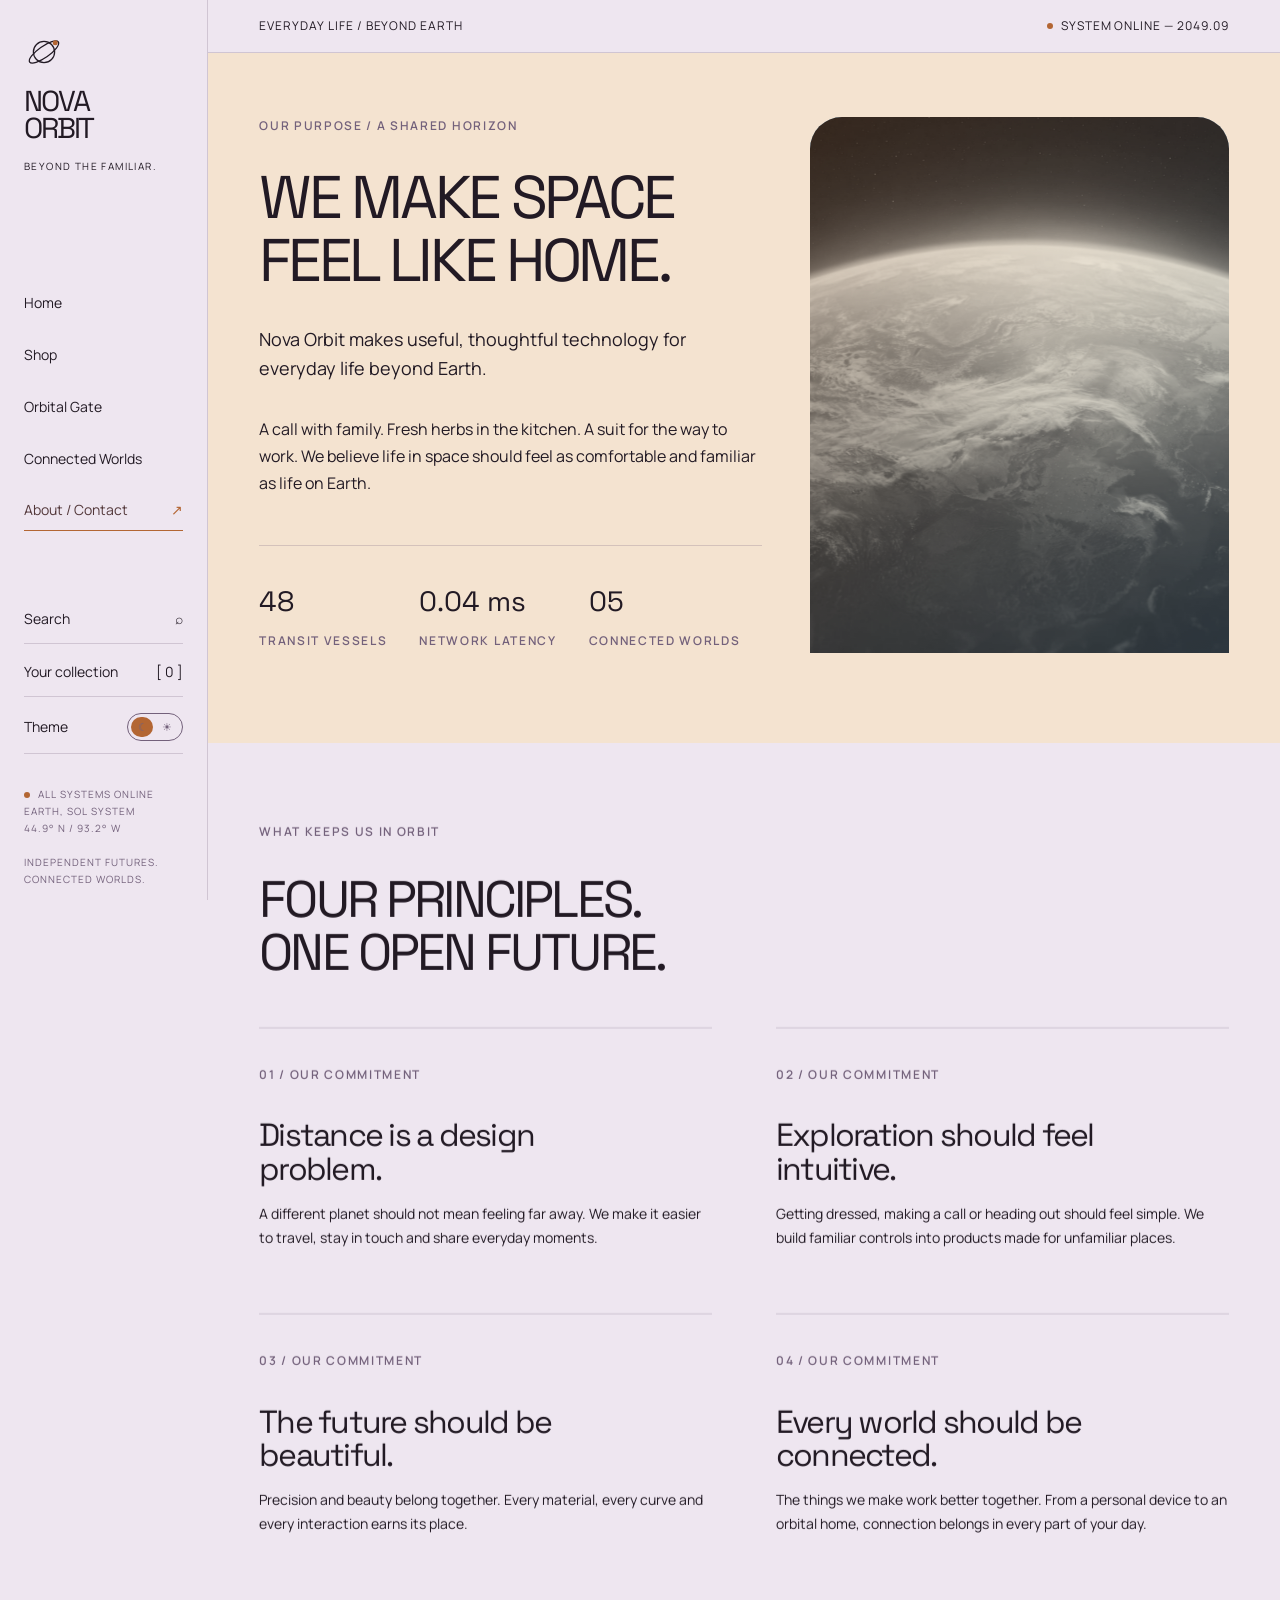
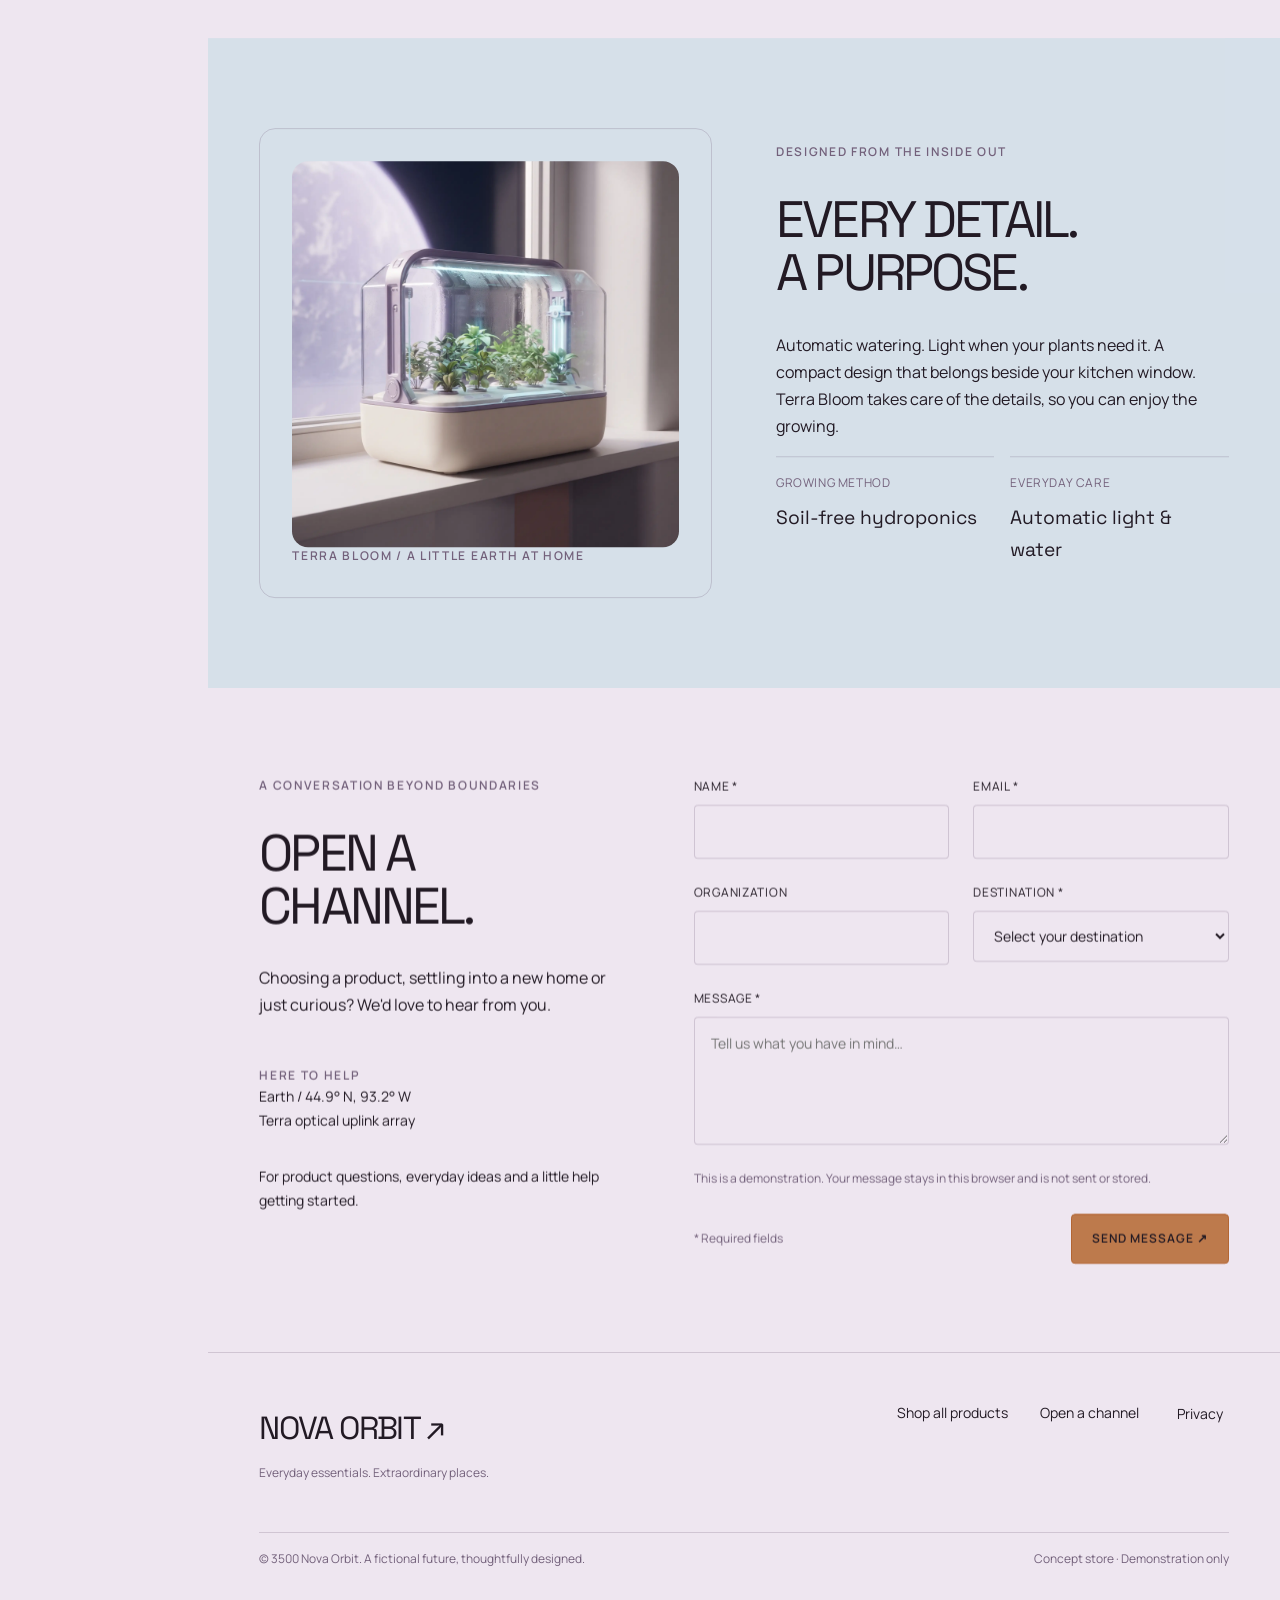
==== commit 956a4c72: "correccion" ====
--- a/pages/about.html
+++ b/pages/about.html
@@ -1,2 +1,189 @@
 <!doctype html>
-<html lang="en"><head><meta charset="utf-8"><meta name="viewport" content="width=device-width, initial-scale=1"><title>Our purpose & contact — Nova Orbit</title><meta name="description" content="We make everyday technology for life beyond Earth. Meet Nova Orbit and get in touch with a product question or an idea."><meta property="og:type" content="website"><meta property="og:title" content="Our purpose & contact — Nova Orbit"><meta property="og:description" content="We make everyday technology for life beyond Earth. Meet Nova Orbit and get in touch with a product question or an idea."><meta name="theme-color" content="#eee6f0"><link rel="icon" href="../assets/icons/orbit.svg" type="image/svg+xml"><link rel="preload" href="../assets/fonts/space-regular.ttf" as="font" type="font/ttf" crossorigin><link rel="stylesheet" href="../css/style.css"><script src="../js/script.js" defer></script></head><body data-page="about"><a class="skip-link" href="#main">Skip to content</a><header class="site-nav"><a class="site-nav__brand" href="../index.html" aria-label="Nova Orbit home"><img class="site-nav__mark" src="../assets/icons/orbit.svg" width="40" height="40" alt=""><span>NOVA<br>ORBIT</span></a><p class="site-nav__subtitle">Beyond the familiar.</p><button class="site-nav__toggle" aria-expanded="false" aria-controls="navigation">Menu <span aria-hidden="true">☰</span></button><div class="site-nav__content" id="navigation"><nav class="site-nav__links" aria-label="Main navigation"><a class="site-nav__link" href="../index.html">Home</a><a class="site-nav__link" href="../pages/shop.html">Shop</a><a class="site-nav__link" href="../pages/orbital-gate.html">Orbital Gate</a><a class="site-nav__link" href="../pages/connected-worlds.html">Connected Worlds</a><a class="site-nav__link" href="../pages/about.html" aria-current="page">About / Contact</a></nav><div class="site-nav__tools"><button class="site-nav__tool" data-action="search">Search <span aria-hidden="true">⌕</span></button><button class="site-nav__tool" data-action="cart">Your collection <span>[ <span data-cart-count>0</span> ]</span></button><button class="site-nav__tool theme-toggle" data-action="theme-toggle" aria-pressed="false" aria-label="Switch to dark mode">Theme <span class="theme-toggle__track" aria-hidden="true"><span>☾</span><span>☀</span></span></button></div><div class="site-nav__foot"><p class="status">All systems online</p><p>Earth, Sol system<br>44.9° N / 93.2° W<br><br>Independent futures.<br>Connected worlds.</p></div></div></header><main class="site-main" id="main"><noscript><p class="section">Enable JavaScript to explore the catalogue, collection and interactive network.</p></noscript><div class="utility-bar"><span>Everyday life / Beyond Earth</span><span class="status">System online — 2049.09</span></div><section class="about-hero"><div><p class="eyebrow muted">Our purpose / A shared horizon</p><h1>WE MAKE SPACE<br>FEEL LIKE HOME.</h1><p class="lead">Nova Orbit makes useful, thoughtful technology for everyday life beyond Earth.</p><p class="section__intro">A call with family. Fresh herbs in the kitchen. A suit for the way to work. We believe life in space should feel as comfortable and familiar as life on Earth.</p><div class="about-hero__stats"><div><strong>48</strong><span class="eyebrow muted">Transit vessels</span></div><div><strong>0.04 ms</strong><span class="eyebrow muted">Network latency</span></div><div><strong>05</strong><span class="eyebrow muted">Connected worlds</span></div></div></div><figure class="media about-hero__media"><img src="../assets/images/orbit.jpg" width="1800" height="1198" fetchpriority="high" alt="Spacecraft above Earth’s curved blue horizon"></figure></section><section class="section"><p class="eyebrow muted">What keeps us in orbit</p><h2 class="section__intro">FOUR PRINCIPLES.<br>ONE OPEN FUTURE.</h2><div class="principles"><article class="principle"><span class="eyebrow muted">01 / Our commitment</span><h3>Distance is a design problem.</h3><p>A different planet should not mean feeling far away. We make it easier to travel, stay in touch and share everyday moments.</p></article><article class="principle"><span class="eyebrow muted">02 / Our commitment</span><h3>Exploration should feel intuitive.</h3><p>Getting dressed, making a call or heading out should feel simple. We build familiar controls into products made for unfamiliar places.</p></article><article class="principle"><span class="eyebrow muted">03 / Our commitment</span><h3>The future should be beautiful.</h3><p>Precision and beauty belong together. Every material, every curve and every interaction earns its place.</p></article><article class="principle"><span class="eyebrow muted">04 / Our commitment</span><h3>Every world should be connected.</h3><p>The things we make work better together. From a personal device to an orbital home, connection belongs in every part of your day.</p></article></div></section><section class="section blueprint"><div class="blueprint__visual"><picture class="product-image"><source srcset="../assets/images/terra-bloom.webp" type="image/webp"><img src="../assets/images/terra-bloom.jpg" width="2048" height="2048" alt="Terra Bloom indoor garden keeping fresh herbs close to hand in an orbital home" loading="lazy"></picture><p class="eyebrow muted">TERRA BLOOM / A little Earth at home</p></div><div><p class="eyebrow muted">Designed from the inside out</p><h2 class="section__intro">EVERY DETAIL.<br>A PURPOSE.</h2><p class="section__intro">Automatic watering. Light when your plants need it. A compact design that belongs beside your kitchen window. Terra Bloom takes care of the details, so you can enjoy the growing.</p><dl class="spec-list"><div class="spec-list__item"><dt>Growing method</dt><dd>Soil-free hydroponics</dd></div><div class="spec-list__item"><dt>Everyday care</dt><dd>Automatic light & water</dd></div></dl></div></section><section class="section contact" id="contact"><div class="contact__copy"><p class="eyebrow muted">A conversation beyond boundaries</p><h2>OPEN A<br>CHANNEL.</h2><p>Choosing a product, settling into a new home or just curious? We'd love to hear from you.</p><div class="contact__details"><p class="eyebrow muted">Here to help</p><p>Earth / 44.9° N, 93.2° W<br>Terra optical uplink array</p><p class="section__intro">For product questions, everyday ideas and a little help getting started.</p></div></div><div data-contact-container><form class="form" data-contact-form><div class="form__field"><label for="contact-name">Name *</label><input id="contact-name" name="name" autocomplete="name" required maxlength="100"></div><div class="form__field"><label for="contact-email">Email *</label><input id="contact-email" type="email" name="email" autocomplete="email" required maxlength="160"></div><div class="form__field"><label for="contact-organization">Organization</label><input id="contact-organization" name="organization" autocomplete="organization" maxlength="120"></div><div class="form__field"><label for="contact-destination">Destination *</label><select id="contact-destination" name="destination" required><option value="">Select your destination</option><option>Terra</option><option>Ares</option><option>Vela</option><option>Noctis</option><option>Luma</option></select></div><div class="form__field form__field--full"><label for="contact-message">Message *</label><textarea id="contact-message" name="message" placeholder="Tell us what you have in mind…" required minlength="10" maxlength="3000"></textarea></div><p class="form__notice">This is a demonstration. Your message stays in this browser and is not sent or stored.</p><div class="form__submit"><span class="form__notice">* Required fields</span><button class="button" type="submit">Send message ↗</button></div></form></div></section><footer class="footer"><div class="footer__top"><div><a class="footer__wordmark" href="../index.html">NOVA ORBIT ↗</a><p class="footer__note">Everyday essentials. Extraordinary places.</p></div><div class="footer__links"><a href="../pages/shop.html">Shop all products</a><a href="../pages/about.html#contact">Open a channel</a><button data-action="privacy">Privacy</button></div></div><div class="footer__bottom"><span>© 3500 Nova Orbit. A fictional future, thoughtfully designed.</span><span>Concept store · Demonstration only</span></div></footer></main><dialog class="dialog cart" id="cart-dialog" aria-labelledby="cart-title" data-lenis-prevent><div class="dialog__header"><h2 id="cart-title">Your cart</h2><button class="icon-button" data-close aria-label="Close collection">×</button></div><div data-cart-body></div></dialog><dialog class="dialog" id="modal-dialog" aria-labelledby="modal-title" data-lenis-prevent><div class="dialog__header"><h2 id="modal-title"></h2><button class="icon-button" data-close aria-label="Close dialog">×</button></div><div class="dialog__body" data-modal-body></div></dialog><div class="sr-only" role="status" aria-live="polite" data-announcement></div></body></html>+<html lang="en">
+
+<head>
+    <meta charset="utf-8">
+    <meta name="viewport" content="width=device-width, initial-scale=1">
+    <title>Our purpose & contact — Nova Orbit</title>
+    <meta name="description"
+        content="We make everyday technology for life beyond Earth. Meet Nova Orbit and get in touch with a product question or an idea.">
+    <meta property="og:type" content="website">
+    <meta property="og:title" content="Our purpose & contact — Nova Orbit">
+    <meta property="og:description"
+        content="We make everyday technology for life beyond Earth. Meet Nova Orbit and get in touch with a product question or an idea.">
+    <meta name="theme-color" content="#eee6f0">
+    <link rel="icon" href="../assets/icons/orbit.svg" type="image/svg+xml">
+    <link rel="preload" href="../assets/fonts/space-regular.ttf" as="font" type="font/ttf" crossorigin>
+    <link rel="stylesheet" href="../css/style.css">
+    <script src="../js/script.js" defer></script>
+</head>
+
+<body data-page="about"><a class="skip-link" href="#main">Skip to content</a>
+    <header class="site-nav"><a class="site-nav__brand" href="../index.html" aria-label="Nova Orbit home"><img
+                class="site-nav__mark" src="../assets/icons/orbit.svg" width="40" height="40"
+                alt=""><span>NOVA<br>ORBIT</span></a>
+        <p class="site-nav__subtitle">Beyond the familiar.</p><button class="site-nav__toggle" aria-expanded="false"
+            aria-controls="navigation">Menu <span aria-hidden="true">☰</span></button>
+        <div class="site-nav__content" id="navigation">
+            <nav class="site-nav__links" aria-label="Main navigation"><a class="site-nav__link"
+                    href="../index.html">Home</a><a class="site-nav__link" href="../pages/shop.html">Shop</a><a
+                    class="site-nav__link" href="../pages/orbital-gate.html">Orbital Gate</a><a class="site-nav__link"
+                    href="../pages/connected-worlds.html">Connected Worlds</a><a class="site-nav__link"
+                    href="../pages/about.html" aria-current="page">About / Contact</a></nav>
+            <div class="site-nav__tools"><button class="site-nav__tool" data-action="search">Search <span
+                        aria-hidden="true">⌕</span></button><button class="site-nav__tool" data-action="cart">Your
+                    collection <span>[ <span data-cart-count>0</span> ]</span></button><button
+                    class="site-nav__tool theme-toggle" data-action="theme-toggle" aria-pressed="false"
+                    aria-label="Switch to dark mode">Theme <span class="theme-toggle__track"
+                        aria-hidden="true"><span>☾</span><span>☀</span></span></button></div>
+            <div class="site-nav__foot">
+                <p class="status">All systems online</p>
+                <p>Earth, Sol system<br>44.9° N / 93.2° W<br><br>Independent futures.<br>Connected worlds.</p>
+            </div>
+        </div>
+    </header>
+    <main class="site-main" id="main"><noscript>
+            <p class="section">Enable JavaScript to explore the catalogue, collection and interactive network.</p>
+        </noscript>
+        <div class="utility-bar"><span>Everyday life / Beyond Earth</span><span class="status">System online —
+                2049.09</span></div>
+        <section class="about-hero">
+            <div>
+                <p class="eyebrow muted">Our purpose / A shared horizon</p>
+                <h1>WE MAKE SPACE<br>FEEL LIKE HOME.</h1>
+                <p class="lead">Nova Orbit makes useful, thoughtful technology for everyday life beyond Earth.</p>
+                <p class="section__intro">A call with family. Fresh herbs in the kitchen. A suit for the way to work. We
+                    believe life in space should feel as comfortable and familiar as life on Earth.</p>
+                <div class="about-hero__stats">
+                    <div><strong>48</strong><span class="eyebrow muted">Transit vessels</span></div>
+                    <div><strong>0.04 ms</strong><span class="eyebrow muted">Network latency</span></div>
+                    <div><strong>05</strong><span class="eyebrow muted">Connected worlds</span></div>
+                </div>
+            </div>
+            <figure class="media about-hero__media"><img src="../assets/images/orbit.jpg" width="1800" height="1198"
+                    fetchpriority="high" alt="Spacecraft above Earth’s curved blue horizon"></figure>
+        </section>
+        <section class="section">
+            <p class="eyebrow muted">What keeps us in orbit</p>
+            <h2 class="section__intro">FOUR PRINCIPLES.<br>ONE OPEN FUTURE.</h2>
+            <div class="principles">
+                <article class="principle"><span class="eyebrow muted">01 / Our commitment</span>
+                    <h3>Distance is a design problem.</h3>
+                    <p>A different planet should not mean feeling far away. We make it easier to travel, stay in touch
+                        and share everyday moments.</p>
+                </article>
+                <article class="principle"><span class="eyebrow muted">02 / Our commitment</span>
+                    <h3>Exploration should feel intuitive.</h3>
+                    <p>Getting dressed, making a call or heading out should feel simple. We build familiar controls into
+                        products made for unfamiliar places.</p>
+                </article>
+                <article class="principle"><span class="eyebrow muted">03 / Our commitment</span>
+                    <h3>The future should be beautiful.</h3>
+                    <p>Precision and beauty belong together. Every material, every curve and every interaction earns its
+                        place.</p>
+                </article>
+                <article class="principle"><span class="eyebrow muted">04 / Our commitment</span>
+                    <h3>Every world should be connected.</h3>
+                    <p>The things we make work better together. From a personal device to an orbital home, connection
+                        belongs in every part of your day.</p>
+                </article>
+            </div>
+        </section>
+        <section class="section blueprint">
+            <div class="blueprint__visual">
+                <picture class="product-image">
+                    <source srcset="../assets/images/terra-bloom.webp" type="image/webp"><img
+                        src="../assets/images/terra-bloom.jpg" width="2048" height="2048"
+                        alt="Terra Bloom indoor garden keeping fresh herbs close to hand in an orbital home"
+                        loading="lazy">
+                </picture>
+                <p class="eyebrow muted">TERRA BLOOM / A little Earth at home</p>
+            </div>
+            <div>
+                <p class="eyebrow muted">Designed from the inside out</p>
+                <h2 class="section__intro">EVERY DETAIL.<br>A PURPOSE.</h2>
+                <p class="section__intro">Automatic watering. Light when your plants need it. A compact design that
+                    belongs beside your kitchen window. Terra Bloom takes care of the details, so you can enjoy the
+                    growing.</p>
+                <dl class="spec-list">
+                    <div class="spec-list__item">
+                        <dt>Growing method</dt>
+                        <dd>Soil-free hydroponics</dd>
+                    </div>
+                    <div class="spec-list__item">
+                        <dt>Everyday care</dt>
+                        <dd>Automatic light & water</dd>
+                    </div>
+                </dl>
+            </div>
+        </section>
+        <section class="section contact" id="contact">
+            <div class="contact__copy">
+                <p class="eyebrow muted">A conversation beyond boundaries</p>
+                <h2>OPEN A<br>CHANNEL.</h2>
+                <p>Choosing a product, settling into a new home or just curious? We'd love to hear from you.</p>
+                <div class="contact__details">
+                    <p class="eyebrow muted">Here to help</p>
+                    <p>Earth / 44.9° N, 93.2° W<br>Terra optical uplink array</p>
+                    <p class="section__intro">For product questions, everyday ideas and a little help getting started.
+                    </p>
+                </div>
+            </div>
+            <div data-contact-container>
+                <form class="form" data-contact-form>
+                    <div class="form__field"><label for="contact-name">Name *</label><input id="contact-name"
+                            name="name" autocomplete="name" required maxlength="100"></div>
+                    <div class="form__field"><label for="contact-email">Email *</label><input id="contact-email"
+                            type="email" name="email" autocomplete="email" required maxlength="160"></div>
+                    <div class="form__field"><label for="contact-organization">Organization</label><input
+                            id="contact-organization" name="organization" autocomplete="organization" maxlength="120">
+                    </div>
+                    <div class="form__field"><label for="contact-destination">Destination *</label><select
+                            id="contact-destination" name="destination" required>
+                            <option value="">Select your destination</option>
+                            <option>Terra</option>
+                            <option>Ares</option>
+                            <option>Vela</option>
+                            <option>Noctis</option>
+                            <option>Luma</option>
+                        </select></div>
+                    <div class="form__field form__field--full"><label for="contact-message">Message *</label><textarea
+                            id="contact-message" name="message" placeholder="Tell us what you have in mind…" required
+                            minlength="10" maxlength="3000"></textarea></div>
+                    <p class="form__notice">This is a demonstration. Your message stays in this browser and is not sent
+                        or stored.</p>
+                    <div class="form__submit"><span class="form__notice">* Required fields</span><button class="button"
+                            type="submit">Send message ↗</button></div>
+                </form>
+            </div>
+        </section>
+        <footer class="footer">
+            <div class="footer__top">
+                <div><a class="footer__wordmark" href="../index.html">NOVA ORBIT ↗</a>
+                    <p class="footer__note">Everyday essentials. Extraordinary places.</p>
+                </div>
+                <div class="footer__links"><a href="../pages/shop.html">Shop all products</a><a
+                        href="../pages/about.html#contact">Open a channel</a><button
+                        data-action="privacy">Privacy</button></div>
+            </div>
+            <div class="footer__bottom"><span>© 3500 Nova Orbit. A fictional future, thoughtfully
+                    designed.</span><span>Concept store · Demonstration only</span></div>
+        </footer>
+    </main>
+    <dialog class="dialog cart" id="cart-dialog" aria-labelledby="cart-title" data-lenis-prevent>
+        <div class="dialog__header">
+            <h2 id="cart-title">Your cart</h2><button class="icon-button" data-close
+                aria-label="Close collection">×</button>
+        </div>
+        <div data-cart-body></div>
+    </dialog>
+    <dialog class="dialog" id="modal-dialog" aria-labelledby="modal-title" data-lenis-prevent>
+        <div class="dialog__header">
+            <h2 id="modal-title"></h2><button class="icon-button" data-close aria-label="Close dialog">×</button>
+        </div>
+        <div class="dialog__body" data-modal-body></div>
+    </dialog>
+    <div class="sr-only" role="status" aria-live="polite" data-announcement></div>
+</body>
+
+</html>
--- a/css/style.css
+++ b/css/style.css
@@ -175,7 +175,7 @@
 .destination__copy p { margin-top: var(--space-md); font-size: var(--text-sm); }
 .destination__image { min-height: 25rem; }
 .destination__image img { mix-blend-mode: normal; }
-[data-theme='dark'] .section--dark, [data-theme='dark'] .destination { background: var(--lavender); color: var(--cream); }
+[data-theme='dark'] .section--dark, [data-theme='dark'] .destination { background: var(--lavender); color: var(--plum); }
 [data-theme='dark'] .home-hero { background: radial-gradient(ellipse at 85% 38%, var(--ice-glass), var(--clear) 47%), linear-gradient(115deg, var(--cream), var(--lavender) 70%); }
 /* 9. Shop */
 .shop-tools { padding: 0 var(--gutter) var(--space-md); }
